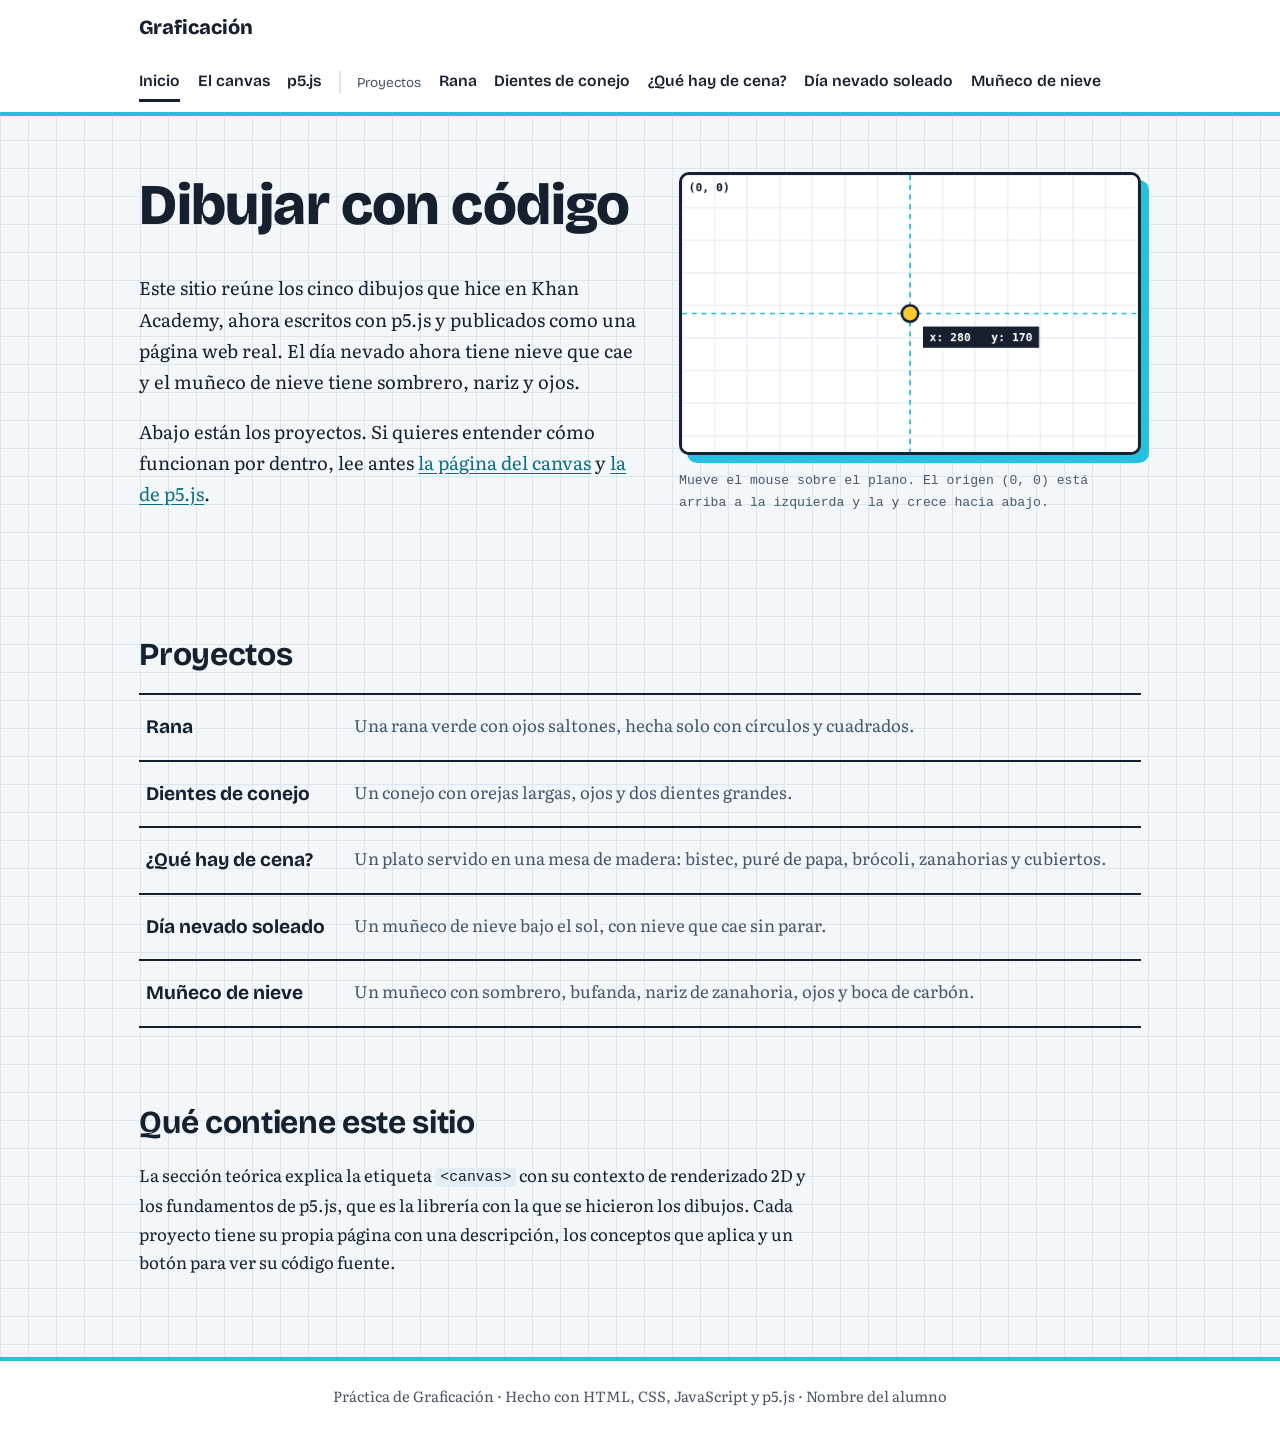
==== index.html @ e64e34f7 "Add files via upload" ====
<!DOCTYPE html>
<html lang="es">
<head>
  <meta charset="utf-8" />
  <meta name="viewport" content="width=device-width, initial-scale=1.0" />
  <title>Inicio · Graficación</title>
  <link rel="preconnect" href="https://fonts.googleapis.com" />
  <link rel="preconnect" href="https://fonts.gstatic.com" crossorigin />
  <link rel="stylesheet" href="https://fonts.googleapis.com/css2?family=Bricolage+Grotesque:wght@600;700;800&family=Literata:ital,wght@0,400;0,600;1,400&display=swap" />
  <link rel="stylesheet" href="css/styles.css" />
  
</head>
<body>
  <header class="barra">
    <div class="barra-interior">
      <a class="marca" href="index.html">Graficación</a>
      <button class="boton-menu" id="boton-menu" aria-expanded="false" aria-controls="menu">Menú</button>
      <nav class="menu" id="menu" aria-label="Principal">
        <a href="index.html" aria-current="page">Inicio</a>
        <a href="canvas.html">El canvas</a>
        <a href="p5.html">p5.js</a>
        <span class="grupo">Proyectos</span>
        <a href="proyectos/rana.html">Rana</a>
        <a href="proyectos/dientes.html">Dientes de conejo</a>
        <a href="proyectos/cena.html">¿Qué hay de cena?</a>
        <a href="proyectos/nevado.html">Día nevado soleado</a>
        <a href="proyectos/muneco.html">Muñeco de nieve</a>
      </nav>
    </div>
  </header>
  <main>
    <section class="hero">
      <div>
        <h1>Dibujar con código</h1>
        <p class="intro">Este sitio reúne los cinco dibujos que hice en Khan Academy, ahora escritos con p5.js y
        publicados como una página web real. El día nevado ahora tiene nieve que cae y el muñeco de nieve tiene sombrero, nariz y ojos.</p>
        <p class="intro">Abajo están los proyectos. Si quieres entender cómo funcionan por dentro, lee antes
        <a href="canvas.html">la página del canvas</a> y <a href="p5.html">la de p5.js</a>.</p>
      </div>
      <div>
        <div class="lienzo-caja"><canvas id="plano" width="560" height="340" aria-label="Plano cartesiano que muestra las coordenadas del puntero"></canvas></div>
        <p class="pie-lienzo">Mueve el mouse sobre el plano. El origen (0, 0) está arriba a la izquierda y la y crece hacia abajo.</p>
      </div>
    </section>

    <h2>Proyectos</h2>
    <ul class="lista-proyectos">
      <li><a href="proyectos/rana.html"><span class="nombre">Rana</span><span class="desc">Una rana verde con ojos saltones, hecha solo con círculos y cuadrados.</span></a></li>
      <li><a href="proyectos/dientes.html"><span class="nombre">Dientes de conejo</span><span class="desc">Un conejo con orejas largas, ojos y dos dientes grandes.</span></a></li>
      <li><a href="proyectos/cena.html"><span class="nombre">¿Qué hay de cena?</span><span class="desc">Un plato servido en una mesa de madera: bistec, puré de papa, brócoli, zanahorias y cubiertos.</span></a></li>
      <li><a href="proyectos/nevado.html"><span class="nombre">Día nevado soleado</span><span class="desc">Un muñeco de nieve bajo el sol, con nieve que cae sin parar.</span></a></li>
      <li><a href="proyectos/muneco.html"><span class="nombre">Muñeco de nieve</span><span class="desc">Un muñeco con sombrero, bufanda, nariz de zanahoria, ojos y boca de carbón.</span></a></li>
    </ul>

    <h2>Qué contiene este sitio</h2>
    <p>La sección teórica explica la etiqueta <code>&lt;canvas&gt;</code> con su contexto de renderizado 2D y los
    fundamentos de p5.js, que es la librería con la que se hicieron los dibujos. Cada proyecto tiene su propia
    página con una descripción, los conceptos que aplica y un botón para ver su código fuente.</p>

  </main>
  <footer>
    <!-- Cambia este texto por tu nombre, grupo y materia -->
    Práctica de Graficación · Hecho con HTML, CSS, JavaScript y p5.js · Nombre del alumno
  </footer>
  <script src="js/main.js"></script>
  
</body>
</html>
---- css/styles.css ----
:root {
  --papel: #f3f7fa;
  --linea: #dbe6ee;
  --tinta: #17202e;
  --tinta-suave: #4a5668;
  --cian: #27c1e0;
  --cian-oscuro: #0a6f86;
  --sol: #ffc933;
  --hoja: #3fa65a;
  --blanco: #ffffff;
  --radio: 10px;
  --fuente-titulo: "Bricolage Grotesque", "Trebuchet MS", system-ui, sans-serif;
  --fuente-texto: "Literata", Georgia, "Times New Roman", serif;
  --fuente-codigo: ui-monospace, "Cascadia Code", Consolas, Menlo, monospace;
}

*, *::before, *::after { box-sizing: border-box; }

html { scroll-padding-top: 5rem; }

body {
  margin: 0;
  font-family: var(--fuente-texto);
  font-size: 1.05rem;
  line-height: 1.7;
  color: var(--tinta);
  background-color: var(--papel);
  /* Papel cuadriculado: recuerda el plano cartesiano del canvas */
  background-image:
    linear-gradient(var(--linea) 1px, transparent 1px),
    linear-gradient(90deg, var(--linea) 1px, transparent 1px);
  background-size: 28px 28px;
}

h1, h2, h3 {
  font-family: var(--fuente-titulo);
  line-height: 1.15;
  margin: 0 0 .6em;
  letter-spacing: -0.01em;
}
h1 { font-size: clamp(2.2rem, 6vw, 3.6rem); font-weight: 800; }
h2 { font-size: clamp(1.5rem, 3.5vw, 2rem); font-weight: 700; margin-top: 2.4em; }
h3 { font-size: 1.2rem; font-weight: 700; margin-top: 1.8em; }

p { margin: 0 0 1em; max-width: 68ch; }
a { color: var(--cian-oscuro); text-underline-offset: 3px; }
a:hover { color: var(--tinta); }

:focus-visible {
  outline: 3px solid var(--tinta);
  outline-offset: 3px;
  border-radius: 4px;
}

code {
  font-family: var(--fuente-codigo);
  font-size: .88em;
  background: #e3eef4;
  padding: .1em .35em;
  border-radius: 4px;
}

pre {
  font-family: var(--fuente-codigo);
  font-size: .86rem;
  line-height: 1.55;
  background: var(--tinta);
  color: #e8f1f6;
  padding: 1rem 1.2rem;
  border-radius: var(--radio);
  overflow-x: auto;
  margin: 1rem 0 1.4rem;
}
pre code { background: none; padding: 0; color: inherit; font-size: inherit; }

/* ---------- Barra de navegación ---------- */
.barra {
  position: sticky;
  top: 0;
  z-index: 10;
  background: var(--blanco);
  border-bottom: 4px solid var(--cian);
}
.barra-interior {
  max-width: 1040px;
  margin: 0 auto;
  padding: .6rem 1.2rem;
  display: flex;
  align-items: center;
  gap: 1.2rem;
  flex-wrap: wrap;
}
.marca {
  font-family: var(--fuente-titulo);
  font-weight: 800;
  font-size: 1.25rem;
  color: var(--tinta);
  text-decoration: none;
  margin-right: auto;
}
.boton-menu {
  display: none;
  font: inherit;
  font-family: var(--fuente-titulo);
  font-weight: 600;
  background: var(--tinta);
  color: var(--blanco);
  border: 0;
  border-radius: 8px;
  padding: .45rem .9rem;
  cursor: pointer;
}
.menu { display: flex; flex-wrap: wrap; gap: .2rem 1.1rem; align-items: center; }
.menu a {
  font-family: var(--fuente-titulo);
  font-weight: 600;
  font-size: .98rem;
  color: var(--tinta);
  text-decoration: none;
  padding: .3rem 0;
  border-bottom: 3px solid transparent;
}
.menu a:hover { border-bottom-color: var(--cian); }
.menu a[aria-current="page"] { border-bottom-color: var(--tinta); }
.menu .grupo {
  font-family: var(--fuente-titulo);
  font-size: .85rem;
  color: var(--tinta-suave);
  padding-left: 1rem;
  border-left: 2px solid var(--linea);
}

@media (max-width: 860px) {
  .boton-menu { display: inline-block; }
  .menu { display: none; width: 100%; flex-direction: column; align-items: flex-start; padding: .4rem 0 .6rem; }
  .menu.abierto { display: flex; }
  .menu .grupo { border-left: 0; padding-left: 0; margin-top: .4rem; }
}

/* ---------- Estructura general ---------- */
main { max-width: 1040px; margin: 0 auto; padding: 2.5rem 1.2rem 4rem; }

.intro { max-width: 68ch; font-size: 1.15rem; }

.hero {
  display: grid;
  grid-template-columns: 1.1fr 1fr;
  gap: 2rem;
  align-items: center;
  padding: 1rem 0 2rem;
}
@media (max-width: 860px) { .hero { grid-template-columns: 1fr; } }

.lienzo-caja {
  background: var(--blanco);
  border: 3px solid var(--tinta);
  border-radius: var(--radio);
  box-shadow: 8px 8px 0 var(--cian);
  line-height: 0;
  overflow: hidden;
  max-width: 100%;
}
.lienzo-caja canvas { max-width: 100%; height: auto; display: block; }
.pie-lienzo {
  font-family: var(--fuente-codigo);
  font-size: .82rem;
  color: var(--tinta-suave);
  margin-top: .9rem;
}

/* Lista de proyectos en la portada */
.lista-proyectos { list-style: none; padding: 0; margin: 1rem 0 0; border-top: 2px solid var(--tinta); }
.lista-proyectos li { border-bottom: 2px solid var(--tinta); }
.lista-proyectos a {
  display: grid;
  grid-template-columns: 12rem 1fr;
  gap: 1rem;
  padding: 1rem .4rem;
  text-decoration: none;
  color: var(--tinta);
}
.lista-proyectos a:hover { background: var(--blanco); }
.lista-proyectos .nombre { font-family: var(--fuente-titulo); font-weight: 700; font-size: 1.2rem; }
.lista-proyectos .desc { color: var(--tinta-suave); }
@media (max-width: 640px) { .lista-proyectos a { grid-template-columns: 1fr; gap: .2rem; } }

/* Bloques de teoría */
.nota {
  background: var(--blanco);
  border-left: 6px solid var(--sol);
  padding: .9rem 1.1rem;
  border-radius: 0 var(--radio) var(--radio) 0;
  max-width: 68ch;
  margin: 1.2rem 0;
}
.nota p:last-child { margin-bottom: 0; }

.tabla-envoltura { overflow-x: auto; margin: 1rem 0 1.6rem; }
table { border-collapse: collapse; width: 100%; background: var(--blanco); font-size: .95rem; }
th, td { text-align: left; padding: .6rem .8rem; border: 1px solid var(--linea); vertical-align: top; line-height: 1.5; }
th { font-family: var(--fuente-titulo); background: #e3eef4; }

.demo { margin: 1.2rem 0 .4rem; }

/* ---------- Páginas de proyecto ---------- */
.proyecto {
  display: grid;
  grid-template-columns: auto 1fr;
  gap: 2.4rem;
  align-items: start;
  margin-top: 1.4rem;
}
@media (max-width: 900px) { .proyecto { grid-template-columns: 1fr; } }
.proyecto h2:first-child { margin-top: 0; }
.proyecto ul { padding-left: 1.2rem; margin: 0 0 1rem; }
.proyecto li { margin-bottom: .4rem; }

.boton {
  font-family: var(--fuente-titulo);
  font-weight: 600;
  font-size: 1rem;
  background: var(--tinta);
  color: var(--blanco);
  border: 0;
  border-radius: 8px;
  padding: .6rem 1.1rem;
  cursor: pointer;
}
.boton:hover { background: var(--cian-oscuro); }

.navegacion-proyectos {
  display: flex;
  justify-content: space-between;
  gap: 1rem;
  flex-wrap: wrap;
  margin-top: 3rem;
  padding-top: 1.2rem;
  border-top: 2px solid var(--tinta);
  font-family: var(--fuente-titulo);
  font-weight: 600;
}

footer {
  border-top: 4px solid var(--cian);
  background: var(--blanco);
  padding: 1.4rem 1.2rem;
  text-align: center;
  font-size: .92rem;
  color: var(--tinta-suave);
}

@media (prefers-reduced-motion: reduce) { * { scroll-behavior: auto !important; } }
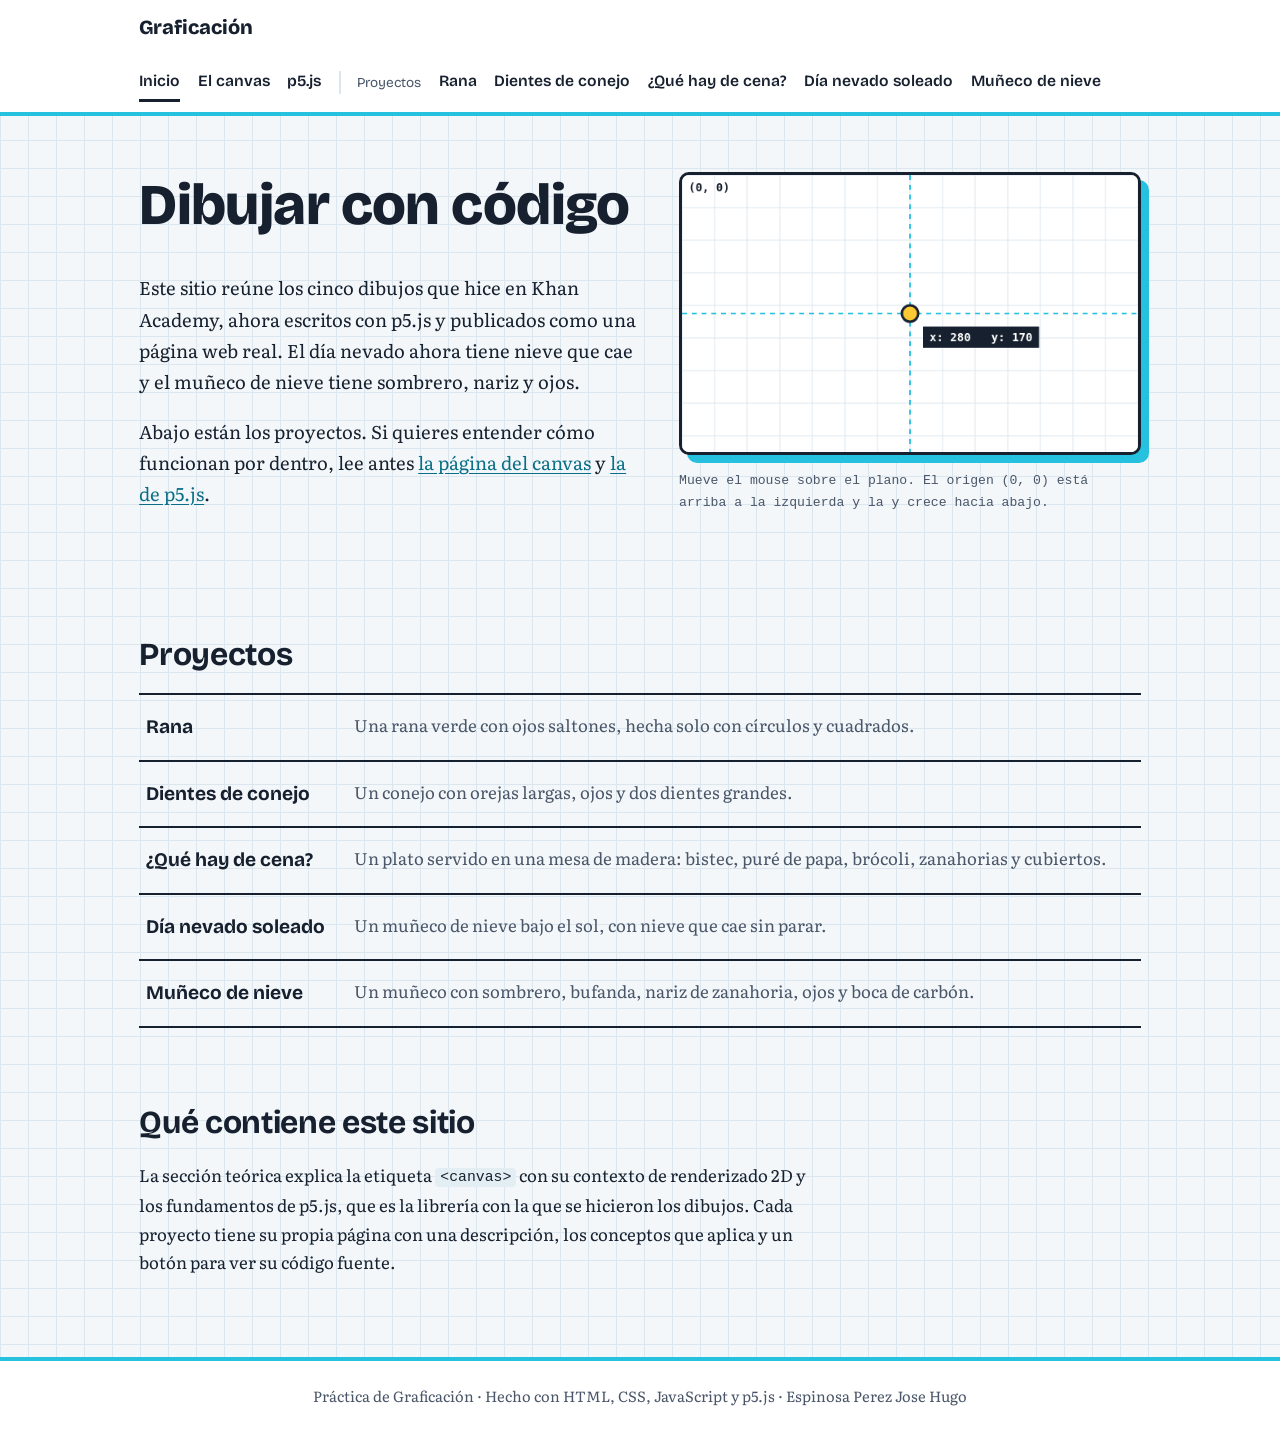
==== commit 6afc37f0: "Update footer with student name se corrigió el nombre del alumno" ====
--- a/index.html
+++ b/index.html
@@ -60,7 +60,7 @@
   </main>
   <footer>
     <!-- Cambia este texto por tu nombre, grupo y materia -->
-    Práctica de Graficación · Hecho con HTML, CSS, JavaScript y p5.js · Nombre del alumno
+    Práctica de Graficación · Hecho con HTML, CSS, JavaScript y p5.js · Espinosa Perez Jose Hugo
   </footer>
   <script src="js/main.js"></script>
   
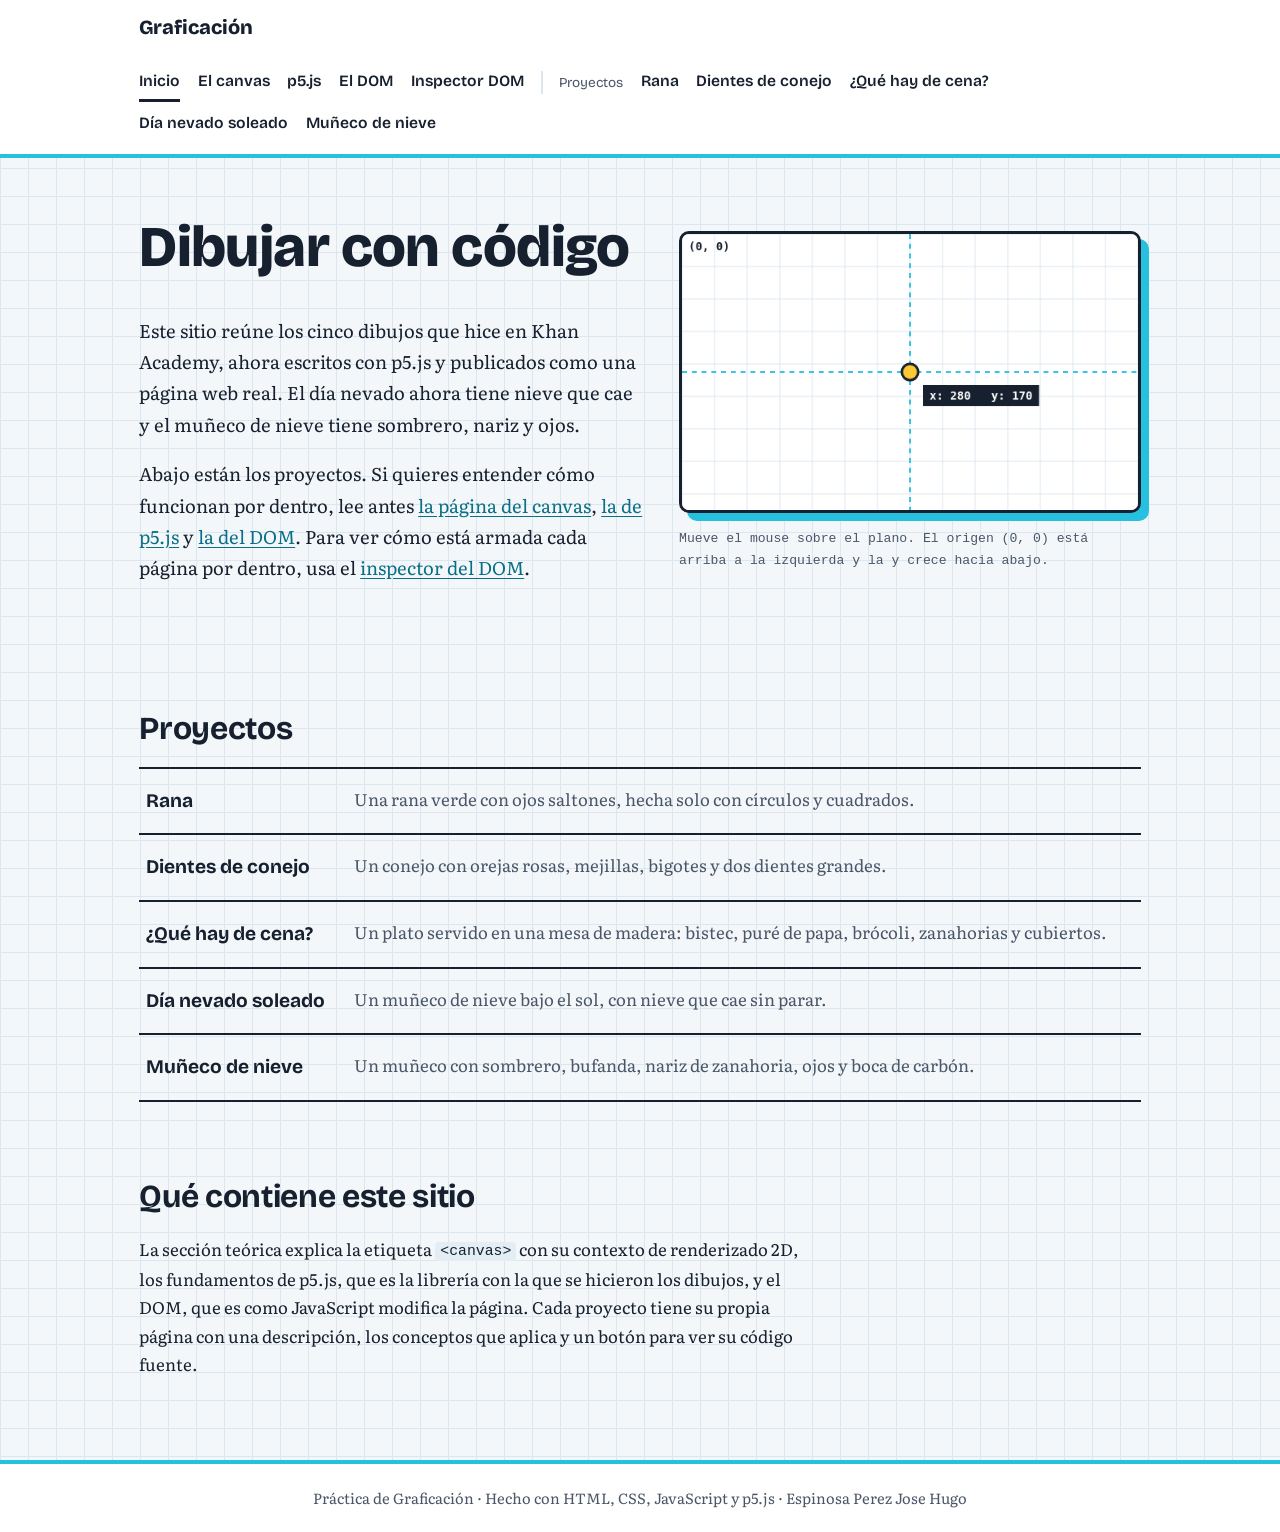
==== commit c9c2b4a9: "Add files via upload" ====
--- a/index.html
+++ b/index.html
@@ -19,6 +19,8 @@
         <a href="index.html" aria-current="page">Inicio</a>
         <a href="canvas.html">El canvas</a>
         <a href="p5.html">p5.js</a>
+        <a href="dom.html">El DOM</a>
+        <a href="dom-inspector.html">Inspector DOM</a>
         <span class="grupo">Proyectos</span>
         <a href="proyectos/rana.html">Rana</a>
         <a href="proyectos/dientes.html">Dientes de conejo</a>
@@ -35,7 +37,7 @@
         <p class="intro">Este sitio reúne los cinco dibujos que hice en Khan Academy, ahora escritos con p5.js y
         publicados como una página web real. El día nevado ahora tiene nieve que cae y el muñeco de nieve tiene sombrero, nariz y ojos.</p>
         <p class="intro">Abajo están los proyectos. Si quieres entender cómo funcionan por dentro, lee antes
-        <a href="canvas.html">la página del canvas</a> y <a href="p5.html">la de p5.js</a>.</p>
+        <a href="canvas.html">la página del canvas</a>, <a href="p5.html">la de p5.js</a> y <a href="dom.html">la del DOM</a>. Para ver cómo está armada cada página por dentro, usa el <a href="dom-inspector.html">inspector del DOM</a>.</p>
       </div>
       <div>
         <div class="lienzo-caja"><canvas id="plano" width="560" height="340" aria-label="Plano cartesiano que muestra las coordenadas del puntero"></canvas></div>
@@ -43,23 +45,28 @@
       </div>
     </section>
 
+    <section>
     <h2>Proyectos</h2>
     <ul class="lista-proyectos">
       <li><a href="proyectos/rana.html"><span class="nombre">Rana</span><span class="desc">Una rana verde con ojos saltones, hecha solo con círculos y cuadrados.</span></a></li>
-      <li><a href="proyectos/dientes.html"><span class="nombre">Dientes de conejo</span><span class="desc">Un conejo con orejas largas, ojos y dos dientes grandes.</span></a></li>
+      <li><a href="proyectos/dientes.html"><span class="nombre">Dientes de conejo</span><span class="desc">Un conejo con orejas rosas, mejillas, bigotes y dos dientes grandes.</span></a></li>
       <li><a href="proyectos/cena.html"><span class="nombre">¿Qué hay de cena?</span><span class="desc">Un plato servido en una mesa de madera: bistec, puré de papa, brócoli, zanahorias y cubiertos.</span></a></li>
       <li><a href="proyectos/nevado.html"><span class="nombre">Día nevado soleado</span><span class="desc">Un muñeco de nieve bajo el sol, con nieve que cae sin parar.</span></a></li>
       <li><a href="proyectos/muneco.html"><span class="nombre">Muñeco de nieve</span><span class="desc">Un muñeco con sombrero, bufanda, nariz de zanahoria, ojos y boca de carbón.</span></a></li>
     </ul>
+    </section>
 
+    <section>
     <h2>Qué contiene este sitio</h2>
-    <p>La sección teórica explica la etiqueta <code>&lt;canvas&gt;</code> con su contexto de renderizado 2D y los
-    fundamentos de p5.js, que es la librería con la que se hicieron los dibujos. Cada proyecto tiene su propia
+    <p>La sección teórica explica la etiqueta <code>&lt;canvas&gt;</code> con su contexto de renderizado 2D, los
+    fundamentos de p5.js, que es la librería con la que se hicieron los dibujos, y el DOM, que es como JavaScript modifica la página. Cada proyecto tiene su propia
     página con una descripción, los conceptos que aplica y un botón para ver su código fuente.</p>
+    </section>
+
 
   </main>
   <footer>
-    <!-- Cambia este texto por tu nombre, grupo y materia -->
+    <!-- Aquí va el nombre del alumno -->
     Práctica de Graficación · Hecho con HTML, CSS, JavaScript y p5.js · Espinosa Perez Jose Hugo
   </footer>
   <script src="js/main.js"></script>
--- a/css/styles.css
+++ b/css/styles.css
@@ -1,4 +1,3 @@
-
 :root {
   --papel: #f3f7fa;
   --linea: #dbe6ee;
@@ -251,3 +250,27 @@
 }
 
 @media (prefers-reduced-motion: reduce) { * { scroll-behavior: auto !important; } }
+
+/* ---------- Página del DOM ---------- */
+.panel-demo {
+  background: var(--blanco);
+  border: 2px solid var(--tinta);
+  border-radius: var(--radio);
+  padding: 1rem 1.2rem;
+  margin: 1rem 0 1.4rem;
+  max-width: 560px;
+}
+.panel-demo h3 { margin-top: 0; }
+.panel-demo label { font-family: var(--fuente-titulo); font-weight: 600; margin-right: .5rem; }
+.panel-demo input[type="text"] {
+  font: inherit;
+  padding: .4rem .6rem;
+  border: 2px solid var(--tinta);
+  border-radius: 8px;
+  max-width: 100%;
+}
+.panel-demo ul { margin: .8rem 0 0; padding-left: 1.2rem; }
+.panel-demo li { cursor: pointer; }
+.panel-demo li:hover { text-decoration: line-through; }
+.acciones { display: flex; flex-wrap: wrap; gap: .6rem; align-items: center; margin-bottom: .8rem; }
+.resaltado { background: var(--sol); padding: .1em .4em; border-radius: 6px; }
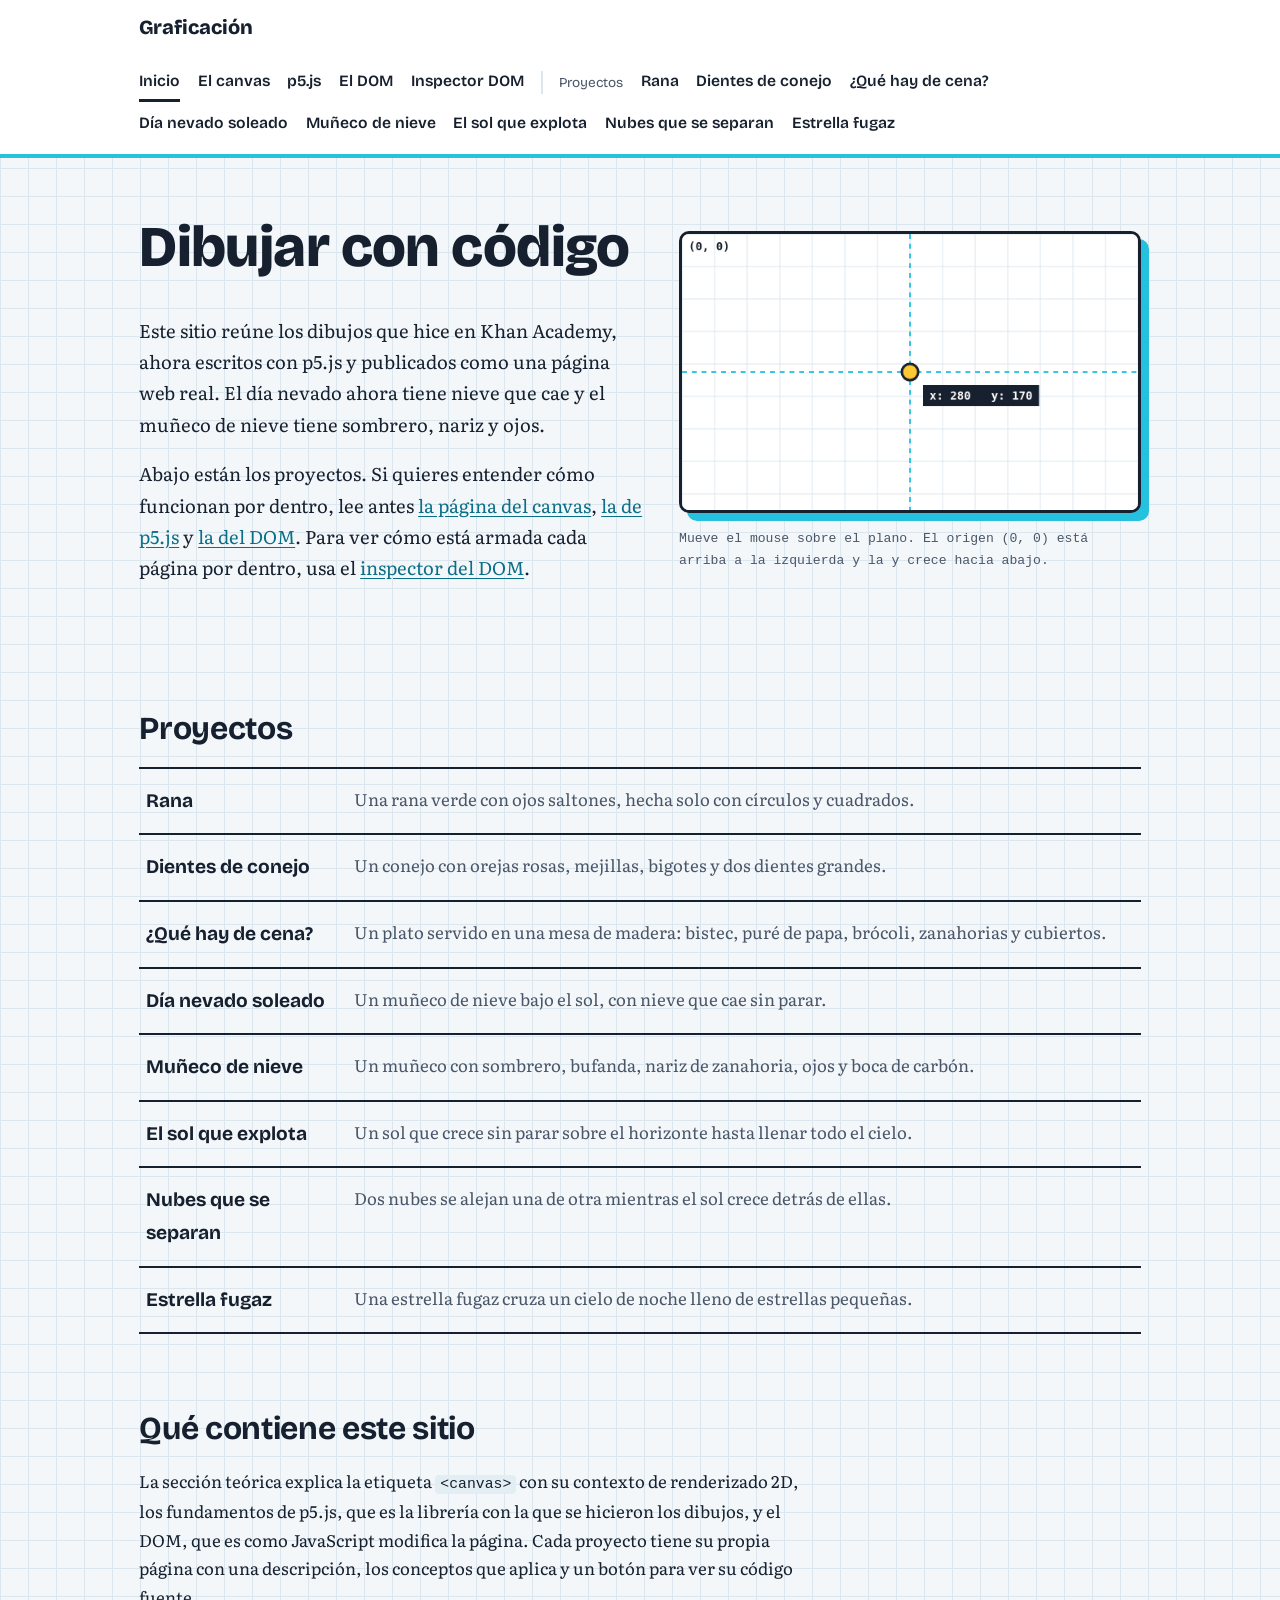
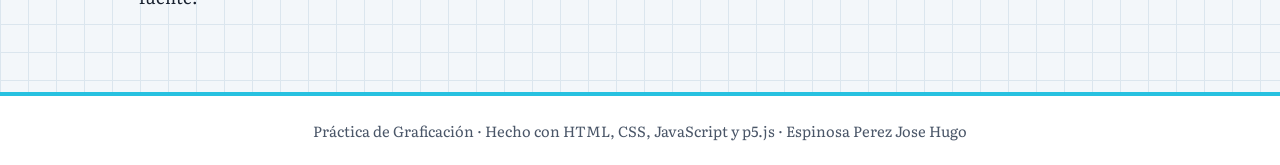
==== commit a8599c77: "Add files via upload" ====
--- a/index.html
+++ b/index.html
@@ -27,6 +27,9 @@
         <a href="proyectos/cena.html">¿Qué hay de cena?</a>
         <a href="proyectos/nevado.html">Día nevado soleado</a>
         <a href="proyectos/muneco.html">Muñeco de nieve</a>
+        <a href="proyectos/sol.html">El sol que explota</a>
+        <a href="proyectos/nubes.html">Nubes que se separan</a>
+        <a href="proyectos/estrella.html">Estrella fugaz</a>
       </nav>
     </div>
   </header>
@@ -34,7 +37,7 @@
     <section class="hero">
       <div>
         <h1>Dibujar con código</h1>
-        <p class="intro">Este sitio reúne los cinco dibujos que hice en Khan Academy, ahora escritos con p5.js y
+        <p class="intro">Este sitio reúne los dibujos que hice en Khan Academy, ahora escritos con p5.js y
         publicados como una página web real. El día nevado ahora tiene nieve que cae y el muñeco de nieve tiene sombrero, nariz y ojos.</p>
         <p class="intro">Abajo están los proyectos. Si quieres entender cómo funcionan por dentro, lee antes
         <a href="canvas.html">la página del canvas</a>, <a href="p5.html">la de p5.js</a> y <a href="dom.html">la del DOM</a>. Para ver cómo está armada cada página por dentro, usa el <a href="dom-inspector.html">inspector del DOM</a>.</p>
@@ -53,6 +56,9 @@
       <li><a href="proyectos/cena.html"><span class="nombre">¿Qué hay de cena?</span><span class="desc">Un plato servido en una mesa de madera: bistec, puré de papa, brócoli, zanahorias y cubiertos.</span></a></li>
       <li><a href="proyectos/nevado.html"><span class="nombre">Día nevado soleado</span><span class="desc">Un muñeco de nieve bajo el sol, con nieve que cae sin parar.</span></a></li>
       <li><a href="proyectos/muneco.html"><span class="nombre">Muñeco de nieve</span><span class="desc">Un muñeco con sombrero, bufanda, nariz de zanahoria, ojos y boca de carbón.</span></a></li>
+      <li><a href="proyectos/sol.html"><span class="nombre">El sol que explota</span><span class="desc">Un sol que crece sin parar sobre el horizonte hasta llenar todo el cielo.</span></a></li>
+      <li><a href="proyectos/nubes.html"><span class="nombre">Nubes que se separan</span><span class="desc">Dos nubes se alejan una de otra mientras el sol crece detrás de ellas.</span></a></li>
+      <li><a href="proyectos/estrella.html"><span class="nombre">Estrella fugaz</span><span class="desc">Una estrella fugaz cruza un cielo de noche lleno de estrellas pequeñas.</span></a></li>
     </ul>
     </section>
 
--- a/css/styles.css
+++ b/css/styles.css
@@ -274,3 +274,96 @@
 .panel-demo li:hover { text-decoration: line-through; }
 .acciones { display: flex; flex-wrap: wrap; gap: .6rem; align-items: center; margin-bottom: .8rem; }
 .resaltado { background: var(--sol); padding: .1em .4em; border-radius: 6px; }
+
+/* ---------- Inspector del DOM ---------- */
+:root { --conector: #64748b; --panel: #0e1627; --caja: #1e293b; --borde-caja: #5bbcf5; --texto-tenue: #9fb0c6; }
+
+.paginas { display: flex; flex-wrap: wrap; gap: .5rem; margin: .8rem 0 1.4rem; }
+.chip {
+  font-family: var(--fuente-titulo);
+  font-weight: 600;
+  font-size: .95rem;
+  background: var(--blanco);
+  color: var(--tinta);
+  border: 2px solid var(--tinta);
+  border-radius: 999px;
+  padding: .35rem .95rem;
+  cursor: pointer;
+}
+.chip:hover { background: #e3eef4; }
+.chip[aria-pressed="true"] { background: var(--tinta); color: var(--blanco); border-color: var(--tinta); }
+
+.herramientas { display: flex; flex-wrap: wrap; gap: .6rem; align-items: center; margin-bottom: .8rem; }
+.estado-inspector { font-family: var(--fuente-codigo); font-size: .82rem; color: var(--tinta-suave); margin: 0 0 .8rem; max-width: none; }
+
+.inspector-panel { background: var(--panel); border: 3px solid var(--tinta); border-radius: 16px; }
+.arbol-scroll { overflow: auto; max-height: 78vh; padding: 1.4rem 1rem 1.8rem; }
+.arbol { width: max-content; margin: 0 auto; }
+
+.arbol ul { list-style: none; margin: 0; padding: 22px 0 0; display: flex; justify-content: center; position: relative; }
+.arbol > ul { padding-top: 0; }
+.arbol ul.cerrado { display: none; }
+.arbol li { position: relative; display: flex; flex-direction: column; align-items: center; padding: 22px 8px 0; }
+.arbol > ul > li { padding-top: 0; }
+.arbol li::before, .arbol li::after {
+  content: ""; position: absolute; top: 0; right: 50%; width: 50%; height: 22px;
+  border-top: 2px solid var(--conector);
+}
+.arbol li::after { right: auto; left: 50%; border-left: 2px solid var(--conector); }
+.arbol li:only-child::before, .arbol li:only-child::after { display: none; }
+.arbol li:only-child { padding-top: 0; }
+.arbol li:first-child::before, .arbol li:last-child::after { border: 0 none; }
+.arbol li:last-child::before { border-right: 2px solid var(--conector); border-radius: 0 8px 0 0; }
+.arbol li:first-child::after { border-radius: 8px 0 0 0; }
+.arbol ul ul::before { content: ""; position: absolute; top: 0; left: 50%; border-left: 2px solid var(--conector); height: 22px; }
+.arbol > ul > li::before, .arbol > ul > li::after { display: none; }
+
+.nodo {
+  font-family: var(--fuente-codigo);
+  font-size: .85rem;
+  font-weight: 700;
+  background: var(--caja);
+  color: #ffffff;
+  border: 2px solid var(--borde-caja);
+  border-radius: 10px;
+  padding: .45rem .8rem;
+  min-width: 88px;
+  cursor: pointer;
+  display: flex;
+  flex-direction: column;
+  align-items: center;
+  gap: 2px;
+  position: relative;
+  z-index: 1;
+}
+.nodo .sub { font-size: .72rem; font-weight: 400; color: var(--texto-tenue); }
+.nodo .marca { font-size: .72rem; font-weight: 400; color: var(--borde-caja); }
+.nodo:hover { background: #2a3a55; }
+.nodo.virtual { border-style: dashed; }
+.nodo.seleccionado { border-color: var(--sol); box-shadow: 0 0 0 3px rgba(255, 201, 51, .35); }
+.nodo:focus-visible { outline: 3px solid var(--sol); outline-offset: 3px; }
+
+.detalle {
+  background: var(--blanco);
+  border: 2px solid var(--tinta);
+  border-radius: var(--radio);
+  padding: 1rem 1.2rem;
+  margin-top: 1rem;
+}
+.detalle h3 { margin: 0 0 .6rem; font-family: var(--fuente-codigo); }
+.detalle dl { display: grid; grid-template-columns: 11rem 1fr; gap: .4rem 1rem; margin: 0; }
+.detalle dt { font-family: var(--fuente-titulo); font-weight: 700; }
+.detalle dd { margin: 0; overflow-wrap: anywhere; }
+.detalle dd ul { margin: 0; padding-left: 1.1rem; font-family: var(--fuente-codigo); font-size: .85rem; }
+@media (max-width: 640px) { .detalle dl { grid-template-columns: 1fr; } }
+
+.leyenda { display: flex; flex-wrap: wrap; gap: 1rem 2rem; list-style: none; padding: 0; margin: 1rem 0; }
+.leyenda li { display: flex; align-items: center; gap: .6rem; }
+.muestra { display: inline-block; width: 46px; height: 24px; background: var(--caja); border: 2px solid var(--borde-caja); border-radius: 8px; flex: none; }
+.muestra.discontinua { border-style: dashed; }
+.muestra.activa { border-color: var(--sol); }
+
+/* ---------- Controles de las animaciones ---------- */
+.controles { display: flex; flex-wrap: wrap; gap: .8rem 1.2rem; align-items: center; margin-top: 1rem; }
+.casilla { display: inline-flex; align-items: center; gap: .5rem; font-family: var(--fuente-titulo); font-weight: 600; cursor: pointer; }
+.casilla input { width: 1.15rem; height: 1.15rem; accent-color: var(--tinta); cursor: pointer; }
